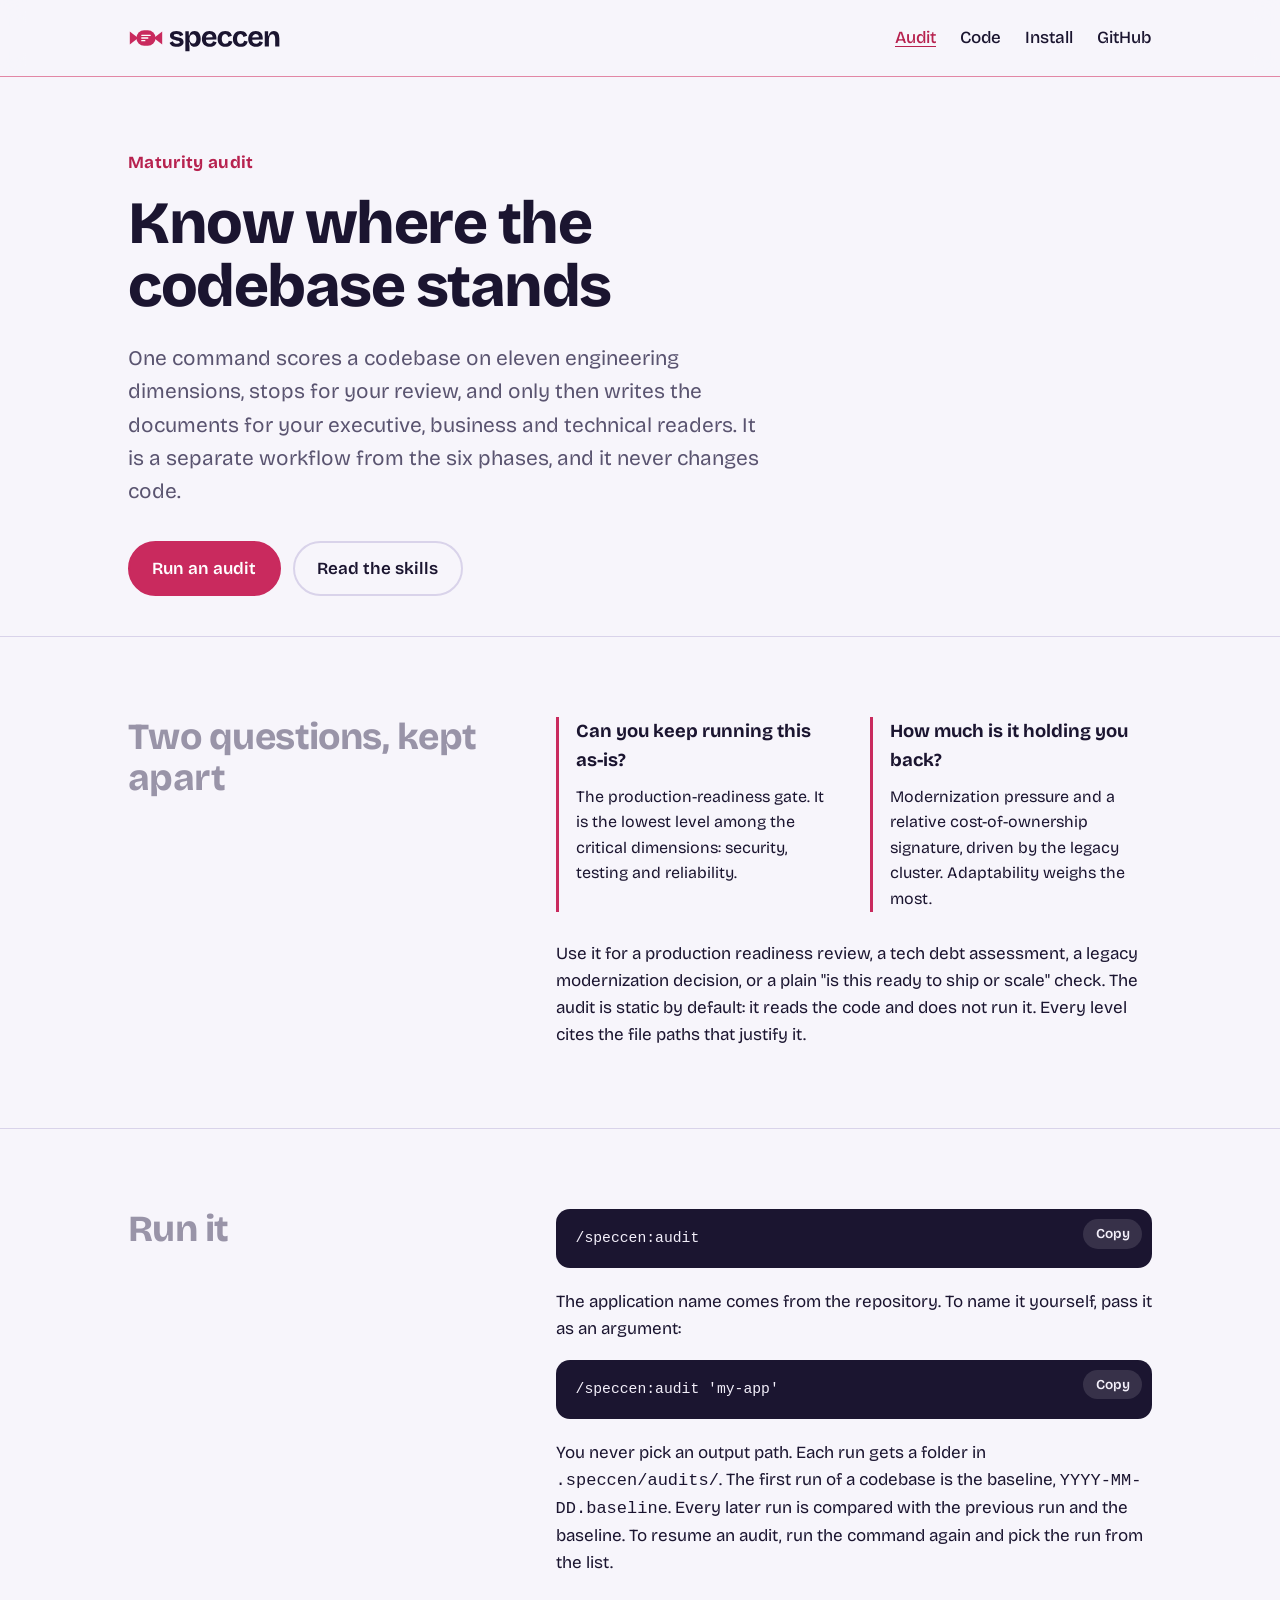
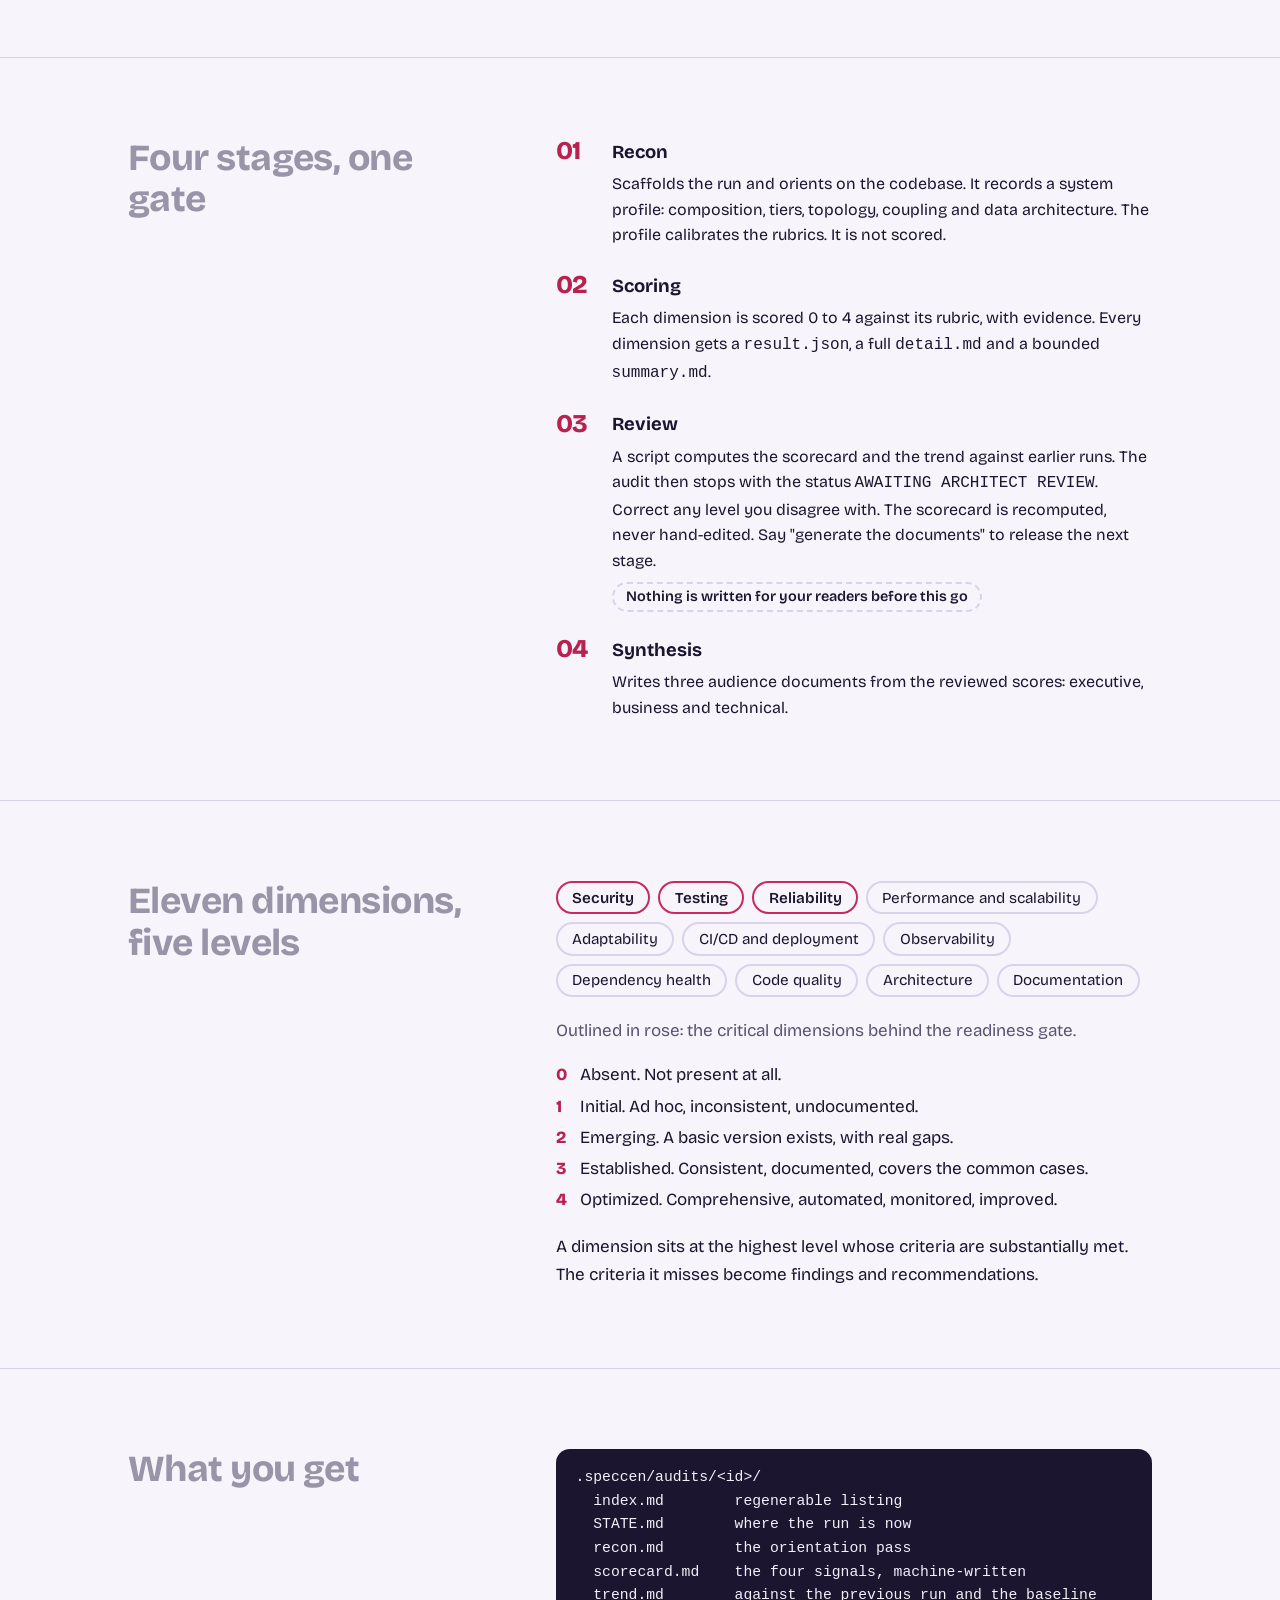
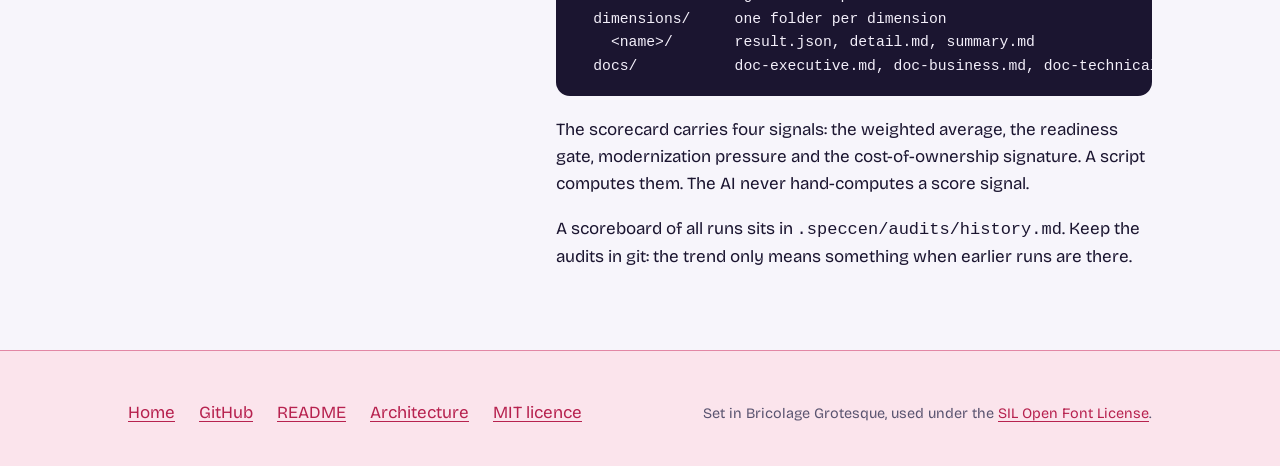
==== audit.html @ 1a9487c4 "feat: add how-to pages for the audit and code skills Add audit.html and code.html with a short guide" ====
<!doctype html>
<html lang="en">
<head>
<meta charset="utf-8">
<meta name="viewport" content="width=device-width, initial-scale=1">
<title>speccen audit: score a codebase's production maturity</title>
<meta name="description" content="Run /speccen:audit to score a codebase on eleven engineering dimensions, review the scores at a gate, then get executive, business and technical documents.">
<meta name="theme-color" content="#C92A5E">
<link rel="canonical" href="https://speccen.dev/audit.html">
<link rel="icon" href="favicon.svg" type="image/svg+xml">
<meta property="og:type" content="website">
<meta property="og:title" content="speccen audit">
<meta property="og:description" content="Run /speccen:audit to score a codebase on eleven engineering dimensions, review the scores at a gate, then get executive, business and technical documents.">
<meta property="og:url" content="https://speccen.dev/audit.html">
<meta property="og:site_name" content="speccen">
<meta property="og:image" content="https://speccen.dev/assets/og-image.png">
<meta property="og:image:width" content="1200">
<meta property="og:image:height" content="630">
<meta name="twitter:card" content="summary_large_image">
<meta name="twitter:title" content="speccen audit">
<meta name="twitter:description" content="Run /speccen:audit to score a codebase on eleven engineering dimensions, review the scores at a gate, then get executive, business and technical documents.">
<meta name="twitter:image" content="https://speccen.dev/assets/og-image.png">
<link rel="apple-touch-icon" href="assets/app-icon-512.png">
<link rel="preload" href="assets/fonts/bricolage-grotesque-latin-wght-normal.woff2" as="font" type="font/woff2" crossorigin>
<link rel="stylesheet" href="assets/pages.css">
</head>
<body>
<a class="skip" href="#main">Skip to content</a>

<div class="topbar">
<div class="container">
  <header class="top">
    <a href="./" aria-label="speccen, home"><svg xmlns="http://www.w3.org/2000/svg" viewBox="0 0 518 120" class="logo" aria-hidden="true" focusable="false"><g transform="translate(0 0) scale(1)"><path d="M34 60 L6 38 V82 Z" fill="#C92A5E"/><path d="M86 60 L114 38 V82 Z" fill="#C92A5E"/><rect x="28" y="34" width="64" height="52" rx="26" fill="#C92A5E"/><path d="M46 51 H74 M46 60 H66 M46 69 H56" stroke="#FFFFFF" stroke-width="4.5" stroke-linecap="round" fill="none"/></g><path transform="translate(136 88.0)" d="M26.50 1.34Q21.41 1.34 17.28 0.38Q13.15 -0.58 10.18 -2.40Q7.20 -4.22 5.38 -6.77Q3.55 -9.31 2.98 -12.48L13.54 -16.80Q13.92 -14.69 15.65 -12.86Q17.38 -11.04 20.30 -9.94Q23.23 -8.83 27.36 -8.83Q31.78 -8.83 34.18 -10.13Q36.58 -11.42 36.58 -13.82Q36.58 -15.65 35.23 -16.70Q33.89 -17.76 31.30 -18.53Q28.70 -19.30 25.06 -19.97Q21.50 -20.83 17.81 -21.79Q14.11 -22.75 10.99 -24.48Q7.87 -26.21 5.90 -29.04Q3.94 -31.87 3.94 -36.29Q3.94 -40.90 6.43 -44.35Q8.93 -47.81 13.73 -49.78Q18.53 -51.74 25.44 -51.74Q31.68 -51.74 36.38 -50.06Q41.09 -48.38 44.11 -45.26Q47.14 -42.14 48.19 -37.82L36.96 -34.08Q36.58 -36.38 35.09 -38.11Q33.60 -39.84 31.15 -40.70Q28.70 -41.57 25.44 -41.57Q21.31 -41.57 19.06 -40.22Q16.80 -38.88 16.80 -36.67Q16.80 -34.85 18.29 -33.70Q19.78 -32.54 22.46 -31.82Q25.15 -31.10 28.80 -30.34Q32.64 -29.57 36.29 -28.56Q39.94 -27.55 42.86 -25.92Q45.79 -24.29 47.52 -21.60Q49.25 -18.91 49.25 -14.69Q49.25 -9.70 46.56 -6.10Q43.87 -2.50 38.78 -0.58Q33.70 1.34 26.50 1.34Z M55.20 16.13V-50.40H66.62L66.72 -36.38L68.45 -36.29Q69.31 -41.38 71.47 -44.83Q73.63 -48.29 77.09 -50.02Q80.54 -51.74 85.06 -51.74Q91.78 -51.74 96.58 -48.43Q101.38 -45.12 103.92 -39.12Q106.46 -33.12 106.46 -24.96Q106.46 -17.38 104.16 -11.47Q101.86 -5.57 97.30 -2.11Q92.74 1.34 85.92 1.34Q81.12 1.34 77.81 -0.48Q74.50 -2.30 72.34 -5.62Q70.18 -8.93 68.74 -13.54H66.91Q67.49 -10.94 67.97 -8.26Q68.45 -5.57 68.74 -3.02Q69.02 -0.48 69.02 1.92V16.13ZM81.12 -9.70Q84.58 -9.70 86.98 -11.62Q89.38 -13.54 90.67 -16.99Q91.97 -20.45 91.97 -24.86Q91.97 -29.66 90.62 -33.07Q89.28 -36.48 86.78 -38.40Q84.29 -40.32 80.83 -40.32Q77.76 -40.32 75.55 -38.98Q73.34 -37.63 71.86 -35.42Q70.37 -33.22 69.70 -30.67Q69.02 -28.13 69.02 -25.82V-24.00Q69.02 -22.18 69.50 -20.21Q69.98 -18.24 71.04 -16.37Q72.10 -14.50 73.54 -13.01Q74.98 -11.52 76.90 -10.61Q78.82 -9.70 81.12 -9.70Z M136.51 1.34Q130.27 1.34 125.42 -0.38Q120.58 -2.11 117.22 -5.38Q113.86 -8.64 112.08 -13.44Q110.30 -18.24 110.30 -24.29Q110.30 -30.24 111.98 -35.28Q113.66 -40.32 116.93 -44.02Q120.19 -47.71 124.90 -49.73Q129.60 -51.74 135.55 -51.74Q141.31 -51.74 145.82 -49.87Q150.34 -48.00 153.36 -44.26Q156.38 -40.51 157.78 -35.09Q159.17 -29.66 158.78 -22.66L123.55 -22.27Q123.94 -15.84 127.10 -12.58Q130.66 -8.74 136.51 -8.74Q139.20 -8.74 141.07 -9.46Q142.94 -10.18 144.14 -11.33Q145.34 -12.48 146.06 -13.92Q146.78 -15.36 147.26 -16.80L159.26 -14.21Q158.40 -10.66 156.72 -7.82Q155.04 -4.99 152.26 -2.93Q149.47 -0.86 145.58 0.24Q141.70 1.34 136.51 1.34ZM123.94 -29.86 146.11 -30.14Q146.02 -32.74 145.25 -34.66Q143.90 -37.92 141.36 -39.46Q138.82 -40.99 135.74 -40.99Q132.10 -40.99 129.31 -39.07Q126.53 -37.15 124.99 -33.50Q124.32 -31.78 123.94 -29.86Z M188.83 1.34Q182.30 1.34 177.41 -0.58Q172.51 -2.50 169.25 -5.95Q165.98 -9.41 164.35 -14.16Q162.72 -18.91 162.72 -24.58Q162.72 -30.53 164.40 -35.47Q166.08 -40.42 169.34 -44.06Q172.61 -47.71 177.41 -49.73Q182.21 -51.74 188.35 -51.74Q194.50 -51.74 199.06 -49.73Q203.62 -47.71 206.45 -44.11Q209.28 -40.51 210.34 -35.62L197.57 -31.49Q197.28 -34.46 195.98 -36.62Q194.69 -38.78 192.53 -39.89Q190.37 -40.99 187.68 -40.99Q184.90 -40.99 182.88 -39.89Q180.86 -38.78 179.47 -36.72Q178.08 -34.66 177.36 -31.73Q176.64 -28.80 176.64 -25.15Q176.64 -19.97 178.03 -16.37Q179.42 -12.77 182.16 -10.90Q184.90 -9.02 188.93 -9.02Q192.77 -9.02 195.07 -10.51Q197.38 -12.00 198.48 -14.35Q199.58 -16.70 199.87 -19.20L211.97 -16.51Q211.49 -12.77 209.90 -9.50Q208.32 -6.24 205.44 -3.84Q202.56 -1.44 198.48 -0.05Q194.40 1.34 188.83 1.34Z M239.81 1.34Q233.28 1.34 228.38 -0.58Q223.49 -2.50 220.22 -5.95Q216.96 -9.41 215.33 -14.16Q213.70 -18.91 213.70 -24.58Q213.70 -30.53 215.38 -35.47Q217.06 -40.42 220.32 -44.06Q223.58 -47.71 228.38 -49.73Q233.18 -51.74 239.33 -51.74Q245.47 -51.74 250.03 -49.73Q254.59 -47.71 257.42 -44.11Q260.26 -40.51 261.31 -35.62L248.54 -31.49Q248.26 -34.46 246.96 -36.62Q245.66 -38.78 243.50 -39.89Q241.34 -40.99 238.66 -40.99Q235.87 -40.99 233.86 -39.89Q231.84 -38.78 230.45 -36.72Q229.06 -34.66 228.34 -31.73Q227.62 -28.80 227.62 -25.15Q227.62 -19.97 229.01 -16.37Q230.40 -12.77 233.14 -10.90Q235.87 -9.02 239.90 -9.02Q243.74 -9.02 246.05 -10.51Q248.35 -12.00 249.46 -14.35Q250.56 -16.70 250.85 -19.20L262.94 -16.51Q262.46 -12.77 260.88 -9.50Q259.30 -6.24 256.42 -3.84Q253.54 -1.44 249.46 -0.05Q245.38 1.34 239.81 1.34Z M290.88 1.34Q284.64 1.34 279.79 -0.38Q274.94 -2.11 271.58 -5.38Q268.22 -8.64 266.45 -13.44Q264.67 -18.24 264.67 -24.29Q264.67 -30.24 266.35 -35.28Q268.03 -40.32 271.30 -44.02Q274.56 -47.71 279.26 -49.73Q283.97 -51.74 289.92 -51.74Q295.68 -51.74 300.19 -49.87Q304.70 -48.00 307.73 -44.26Q310.75 -40.51 312.14 -35.09Q313.54 -29.66 313.15 -22.66L277.92 -22.27Q278.30 -15.84 281.47 -12.58Q285.02 -8.74 290.88 -8.74Q293.57 -8.74 295.44 -9.46Q297.31 -10.18 298.51 -11.33Q299.71 -12.48 300.43 -13.92Q301.15 -15.36 301.63 -16.80L313.63 -14.21Q312.77 -10.66 311.09 -7.82Q309.41 -4.99 306.62 -2.93Q303.84 -0.86 299.95 0.24Q296.06 1.34 290.88 1.34ZM278.30 -29.86 300.48 -30.14Q300.38 -32.74 299.62 -34.66Q298.27 -37.92 295.73 -39.46Q293.18 -40.99 290.11 -40.99Q286.46 -40.99 283.68 -39.07Q280.90 -37.15 279.36 -33.50Q278.69 -31.78 278.30 -29.86Z M319.87 0.00V-50.40H331.20L331.10 -35.33H333.02Q334.27 -40.80 336.58 -44.45Q338.88 -48.10 342.38 -49.92Q345.89 -51.74 350.69 -51.74Q359.42 -51.74 363.98 -45.60Q368.54 -39.46 368.54 -26.30V0.00H354.62V-24.77Q354.62 -32.83 352.27 -36.53Q349.92 -40.22 345.41 -40.22Q341.57 -40.22 338.98 -37.82Q336.38 -35.42 335.09 -31.54Q333.79 -27.65 333.70 -22.85V0.00Z" fill="currentColor"/></svg></a>
    <nav aria-label="Primary">
      <a aria-current="page" href="audit.html">Audit</a>
      <a href="code.html">Code</a>
      <a href="./#install">Install</a>
      <a href="https://github.com/speccen/speccen-ai-toolkit">GitHub</a>
    </nav>
  </header>
</div>
</div>

<main id="main">
  <section class="hero container">
    <p class="kicker">Maturity audit</p>
    <h1>Know where the codebase stands</h1>
    <p class="lead">One command scores a codebase on eleven engineering dimensions, stops for your review, and only then writes the documents for your executive, business and technical readers. It is a separate workflow from the six phases, and it never changes code.</p>
    <div class="actions">
      <a class="btn btn-primary" href="#run">Run an audit</a>
      <a class="btn btn-quiet" href="https://github.com/speccen/speccen-ai-toolkit/tree/main/skills/audit">Read the skills</a>
    </div>
  </section>

  <section class="section">
    <div class="container split">
      <h2>Two questions, kept apart</h2>
      <div>
        <div class="cards">
          <div>
            <h3>Can you keep running this as-is?</h3>
            <p>The production-readiness gate. It is the lowest level among the critical dimensions: security, testing and reliability.</p>
          </div>
          <div>
            <h3>How much is it holding you back?</h3>
            <p>Modernization pressure and a relative cost-of-ownership signature, driven by the legacy cluster. Adaptability weighs the most.</p>
          </div>
        </div>
        <p style="margin-top:1.75rem">Use it for a production readiness review, a tech debt assessment, a legacy modernization decision, or a plain "is this ready to ship or scale" check. The audit is static by default: it reads the code and does not run it. Every level cites the file paths that justify it.</p>
      </div>
    </div>
  </section>

  <section class="section" id="run">
    <div class="container split">
      <h2>Run it</h2>
      <div>
        <div class="code has-copy"><pre><code>/speccen:audit</code></pre></div>
        <p>The application name comes from the repository. To name it yourself, pass it as an argument:</p>
        <div class="code has-copy"><pre><code>/speccen:audit 'my-app'</code></pre></div>
        <p>You never pick an output path. Each run gets a folder in <code>.speccen/audits/</code>. The first run of a codebase is the baseline, <code>YYYY-MM-DD.baseline</code>. Every later run is compared with the previous run and the baseline. To resume an audit, run the command again and pick the run from the list.</p>
      </div>
    </div>
  </section>

  <section class="section">
    <div class="container split">
      <h2>Four stages, one gate</h2>
      <div>
        <ol class="steps">
          <li>
            <h3>Recon</h3>
            <p>Scaffolds the run and orients on the codebase. It records a system profile: composition, tiers, topology, coupling and data architecture. The profile calibrates the rubrics. It is not scored.</p>
          </li>
          <li>
            <h3>Scoring</h3>
            <p>Each dimension is scored 0 to 4 against its rubric, with evidence. Every dimension gets a <code>result.json</code>, a full <code>detail.md</code> and a bounded <code>summary.md</code>.</p>
          </li>
          <li>
            <h3>Review</h3>
            <p>A script computes the scorecard and the trend against earlier runs. The audit then stops with the status <code>AWAITING ARCHITECT REVIEW</code>. Correct any level you disagree with. The scorecard is recomputed, never hand-edited. Say "generate the documents" to release the next stage.</p>
            <span class="gate">Nothing is written for your readers before this go</span>
          </li>
          <li>
            <h3>Synthesis</h3>
            <p>Writes three audience documents from the reviewed scores: executive, business and technical.</p>
          </li>
        </ol>
      </div>
    </div>
  </section>

  <section class="section">
    <div class="container split">
      <h2>Eleven dimensions, five levels</h2>
      <div>
        <ul class="dims" aria-label="Dimensions">
          <li class="crit">Security</li>
          <li class="crit">Testing</li>
          <li class="crit">Reliability</li>
          <li>Performance and scalability</li>
          <li>Adaptability</li>
          <li>CI/CD and deployment</li>
          <li>Observability</li>
          <li>Dependency health</li>
          <li>Code quality</li>
          <li>Architecture</li>
          <li>Documentation</li>
        </ul>
        <p class="muted">Outlined in rose: the critical dimensions behind the readiness gate.</p>
        <ul class="levels" aria-label="Maturity levels">
          <li><b>0</b>Absent. Not present at all.</li>
          <li><b>1</b>Initial. Ad hoc, inconsistent, undocumented.</li>
          <li><b>2</b>Emerging. A basic version exists, with real gaps.</li>
          <li><b>3</b>Established. Consistent, documented, covers the common cases.</li>
          <li><b>4</b>Optimized. Comprehensive, automated, monitored, improved.</li>
        </ul>
        <p>A dimension sits at the highest level whose criteria are substantially met. The criteria it misses become findings and recommendations.</p>
      </div>
    </div>
  </section>

  <section class="section">
    <div class="container split">
      <h2>What you get</h2>
      <div>
        <div class="code"><pre><code>.speccen/audits/&lt;id&gt;/
  index.md        regenerable listing
  STATE.md        where the run is now
  recon.md        the orientation pass
  scorecard.md    the four signals, machine-written
  trend.md        against the previous run and the baseline
  dimensions/     one folder per dimension
    &lt;name&gt;/       result.json, detail.md, summary.md
  docs/           doc-executive.md, doc-business.md, doc-technical.md</code></pre></div>
        <p>The scorecard carries four signals: the weighted average, the readiness gate, modernization pressure and the cost-of-ownership signature. A script computes them. The AI never hand-computes a score signal.</p>
        <p>A scoreboard of all runs sits in <code>.speccen/audits/history.md</code>. Keep the audits in git: the trend only means something when earlier runs are there.</p>
      </div>
    </div>
  </section>

</main>

<footer>
  <div class="container">
    <ul class="foot-links">
      <li><a href="./">Home</a></li>
      <li><a href="https://github.com/speccen/speccen-ai-toolkit">GitHub</a></li>
      <li><a href="https://github.com/speccen/speccen-ai-toolkit/blob/main/README.md">README</a></li>
      <li><a href="https://github.com/speccen/speccen-ai-toolkit/blob/main/ARCHITECTURE.md">Architecture</a></li>
      <li><a href="https://github.com/speccen/speccen-ai-toolkit/blob/main/LICENSE">MIT licence</a></li>
    </ul>
    <div class="small">
      <p>Set in Bricolage Grotesque, used under the <a href="assets/fonts/FONT-LICENSE-OFL.txt">SIL Open Font License</a>.</p>
    </div>
  </div>
</footer>

<script>
(function () {
  Array.prototype.forEach.call(document.querySelectorAll(".code.has-copy"), function (box) {
    var btn = document.createElement("button");
    btn.type = "button";
    btn.className = "copy";
    btn.textContent = "Copy";
    btn.addEventListener("click", function () {
      var code = box.querySelector("code").innerText;
      var done = function () {
        btn.textContent = "Copied";
        setTimeout(function () { btn.textContent = "Copy"; }, 1600);
      };
      try {
        navigator.clipboard.writeText(code).then(done, function () { btn.textContent = "Select and copy"; });
      } catch (e) { btn.textContent = "Select and copy"; }
    });
    box.appendChild(btn);
  });
})();
</script>
</body>
</html>
---- assets/pages.css ----
@font-face {
  font-family: "Bricolage Grotesque";
  src: url("fonts/bricolage-grotesque-latin-wght-normal.woff2") format("woff2");
  font-weight: 200 800;
  font-style: normal;
  font-display: swap;
}

:root {
  --rasp: #C92A5E;
  --rasp-text: #B7224F;
  --ink: #1B1530;
  --muted: #5A5470;
  --paper: #F7F5FB;
  --tint: #ECE8F6;
  --line: #D9D3EA;
  --code-bg: #1B1530;
  --code-fg: #F3EFFA;
  --wash: #FBE4EC;
  --edge: color-mix(in srgb, var(--rasp) 50%, var(--wash));
  --font: "Bricolage Grotesque", system-ui, -apple-system, "Segoe UI", Roboto, sans-serif;
  --mono: ui-monospace, "SF Mono", Menlo, Consolas, monospace;
  --pad: clamp(1.25rem, 5vw, 3rem);
  color-scheme: light dark;
}
@media (prefers-color-scheme: dark) {
  :root {
    --rasp-text: #F27AA0;
    --ink: #F3EFFA;
    --muted: #B4ADCB;
    --paper: #17112B;
    --tint: #221B3D;
    --line: #352D55;
    --code-bg: #0F0B1F;
    --wash: #2C1733;
  }
}

*, *::before, *::after { box-sizing: border-box; }
html { -webkit-text-size-adjust: 100%; scroll-behavior: smooth; scroll-padding-top: 5rem; }
body {
  margin: 0;
  background: var(--paper);
  color: var(--ink);
  font-family: var(--font);
  font-size: 1.0625rem;
  line-height: 1.6;
}
a { color: var(--rasp-text); text-underline-offset: 0.2em; }
a:hover { text-decoration-thickness: 2px; }
:focus-visible { outline: 3px solid var(--rasp); outline-offset: 3px; border-radius: 4px; }
.skip { position: absolute; left: -999px; top: 0; background: var(--ink); color: var(--paper); padding: .6rem 1rem; z-index: 10; }
.skip:focus { left: 0; }

.container { max-width: 70rem; margin-inline: auto; padding-inline: var(--pad); }

/* branding */
span.brand { font-weight: 700; font-style: italic; }

/* header */
.topbar { position: sticky; top: 0; z-index: 5; background: color-mix(in srgb, var(--paper) 70%, transparent); -webkit-backdrop-filter: blur(12px); backdrop-filter: blur(12px); border-bottom: 1px solid var(--edge); }
.top { display: flex; align-items: center; justify-content: space-between; padding-block: 1.25rem; }
.top .logo { display: block; height: 2.25rem; width: auto; color: var(--ink); }
.top nav { display: flex; gap: 1.5rem; font-weight: 500; }
.top nav a { color: var(--ink); text-decoration: none; }
.top nav a:hover { color: var(--rasp-text); text-decoration: underline; }

.actions { display: flex; flex-wrap: wrap; gap: .75rem; margin-top: 2rem; }
.btn {
  display: inline-block; padding: .75rem 1.4rem; border-radius: 999px;
  font: inherit; font-weight: 600; text-decoration: none; cursor: pointer;
  border: 2px solid var(--rasp);
}
.btn-primary { background: var(--rasp); color: #fff; }
.btn-primary:hover { background: #A81F4C; border-color: #A81F4C; }
.btn-quiet { background: transparent; color: var(--ink); border-color: var(--line); }
.btn-quiet:hover { border-color: var(--rasp); }

/* content sections */
.section { padding-block: clamp(2.5rem, 7vw, 5rem); border-top: 1px solid var(--line); }
.split { display: grid; gap: 1.5rem clamp(2rem, 6vw, 5rem); grid-template-columns: 1fr; }
@media (min-width: 56rem) { .split { grid-template-columns: minmax(0, 1fr) minmax(0, 1.7fr); } }
.split > *, .installs > *, .twocol > * { min-width: 0; }
.section h2 { margin: 0; font-size: clamp(1.6rem, 3.6vw, 2.3rem); font-weight: 750; line-height: 1.12; letter-spacing: -0.015em; color: color-mix(in srgb, var(--muted) 60%, var(--paper)); }
.section p { margin: 0 0 1.1rem; max-width: 40rem; }
.section p:last-child { margin-bottom: 0; }
.muted { color: var(--muted); }

.twocol { display: grid; gap: 2rem; grid-template-columns: minmax(0, 1fr); }
@media (min-width: 40rem) { .twocol { grid-template-columns: minmax(0, 1fr) minmax(0, 1fr); } }
.twocol > div { border-left: 3px solid var(--rasp); padding-left: 1.1rem; }
.twocol > div.dashed { border-left-style: dashed; }
.twocol h3 { margin: 0 0 .5rem; font-size: 1.15rem; font-weight: 700; }
.twocol p { font-size: 1rem; }

/* code */
.code { position: relative; margin: 0 0 1.25rem; background: var(--code-bg); color: var(--code-fg); border-radius: 14px; }
.code pre { margin: 0; padding: 1.1rem 1.25rem; overflow-x: auto; font: .92rem/1.6 var(--mono); }
.code.has-copy pre { padding-right: 5.5rem; }
.copy {
  position: absolute; top: .6rem; right: .6rem; font: inherit; font-size: .85rem; font-weight: 600;
  color: var(--code-fg); background: rgba(255,255,255,.12); border: 0; border-radius: 999px; padding: .25rem .8rem; cursor: pointer;
}
.copy:hover { background: rgba(255,255,255,.22); }
.section p.label { margin: 0 0 .4rem; font-weight: 700; }
.installs { display: grid; gap: 0 1.5rem; grid-template-columns: minmax(0, 1fr); }

/* footer */

footer { padding-block: 3rem; background: var(--wash); border-top: 1px solid var(--edge); }
footer .container { display: flex; flex-wrap: wrap; align-items: baseline; justify-content: space-between; gap: .5rem 1.5rem; }
.foot-links { display: flex; flex-wrap: wrap; gap: .5rem 1.5rem; margin: 0; padding: 0; list-style: none; }
.small { font-size: .9rem; color: var(--muted); }
.small p { margin: 0; max-width: none; }


/* how-to pages */
.hero { padding-block: clamp(2.5rem, 7vw, 4.5rem) clamp(1.5rem, 4vw, 2.5rem); }
.hero .kicker { margin: 0 0 1rem; font-weight: 700; color: var(--rasp-text); letter-spacing: .02em; }
.hero h1 { margin: 0; max-width: 18ch; font-size: clamp(2rem, 6vw, 3.75rem); font-weight: 800; line-height: 1.05; letter-spacing: -0.025em; }
.hero .lead { max-width: 40rem; margin: 1.5rem 0 0; font-size: clamp(1.1rem, 2.2vw, 1.3rem); color: var(--muted); }
.steps { margin: 0; padding: 0; list-style: none; counter-reset: step; display: grid; gap: 1.5rem; }
.steps li { counter-increment: step; position: relative; padding-left: 3.5rem; max-width: 40rem; }
.steps li::before { content: counter(step, decimal-leading-zero); position: absolute; left: 0; top: -.1rem; font-size: 1.6rem; font-weight: 800; line-height: 1.2; letter-spacing: -0.03em; color: var(--rasp-text); }
.steps h3 { margin: 0 0 .25rem; font-size: 1.15rem; font-weight: 700; }
.steps p { margin: 0; font-size: 1rem; }
.steps .gate { display: inline-block; margin-top: .5rem; padding: .1rem .75rem; border: 2px dashed var(--line); border-radius: 999px; font-size: .9rem; font-weight: 600; }
.dims { margin: 0 0 1.25rem; padding: 0; list-style: none; display: flex; flex-wrap: wrap; gap: .5rem; }
.dims li { border: 2px solid var(--line); border-radius: 999px; padding: .15rem .9rem; font-size: .95rem; }
.dims li.crit { border-color: var(--rasp); font-weight: 600; }
.levels { margin: 0 0 1.25rem; padding: 0; list-style: none; display: grid; gap: .25rem; max-width: 40rem; }
.levels b { display: inline-block; width: 1.5rem; color: var(--rasp-text); font-weight: 800; }
.section ul.plain { margin: 0 0 1.1rem; padding-left: 1.2rem; max-width: 40rem; }
.section ul.plain li + li { margin-top: .4rem; }
.cards { display: grid; gap: 2rem; grid-template-columns: minmax(0, 1fr); }
@media (min-width: 40rem) { .cards { grid-template-columns: minmax(0, 1fr) minmax(0, 1fr); } }
.cards > div { border-left: 3px solid var(--rasp); padding-left: 1.1rem; min-width: 0; }
.cards h3 { margin: 0 0 .5rem; font-size: 1.15rem; font-weight: 700; }
.cards p { font-size: 1rem; }
.note { border-left: 3px dashed var(--rasp); padding-left: 1.1rem; max-width: 40rem; }
.top nav a[aria-current="page"] { color: var(--rasp-text); text-decoration: underline; }
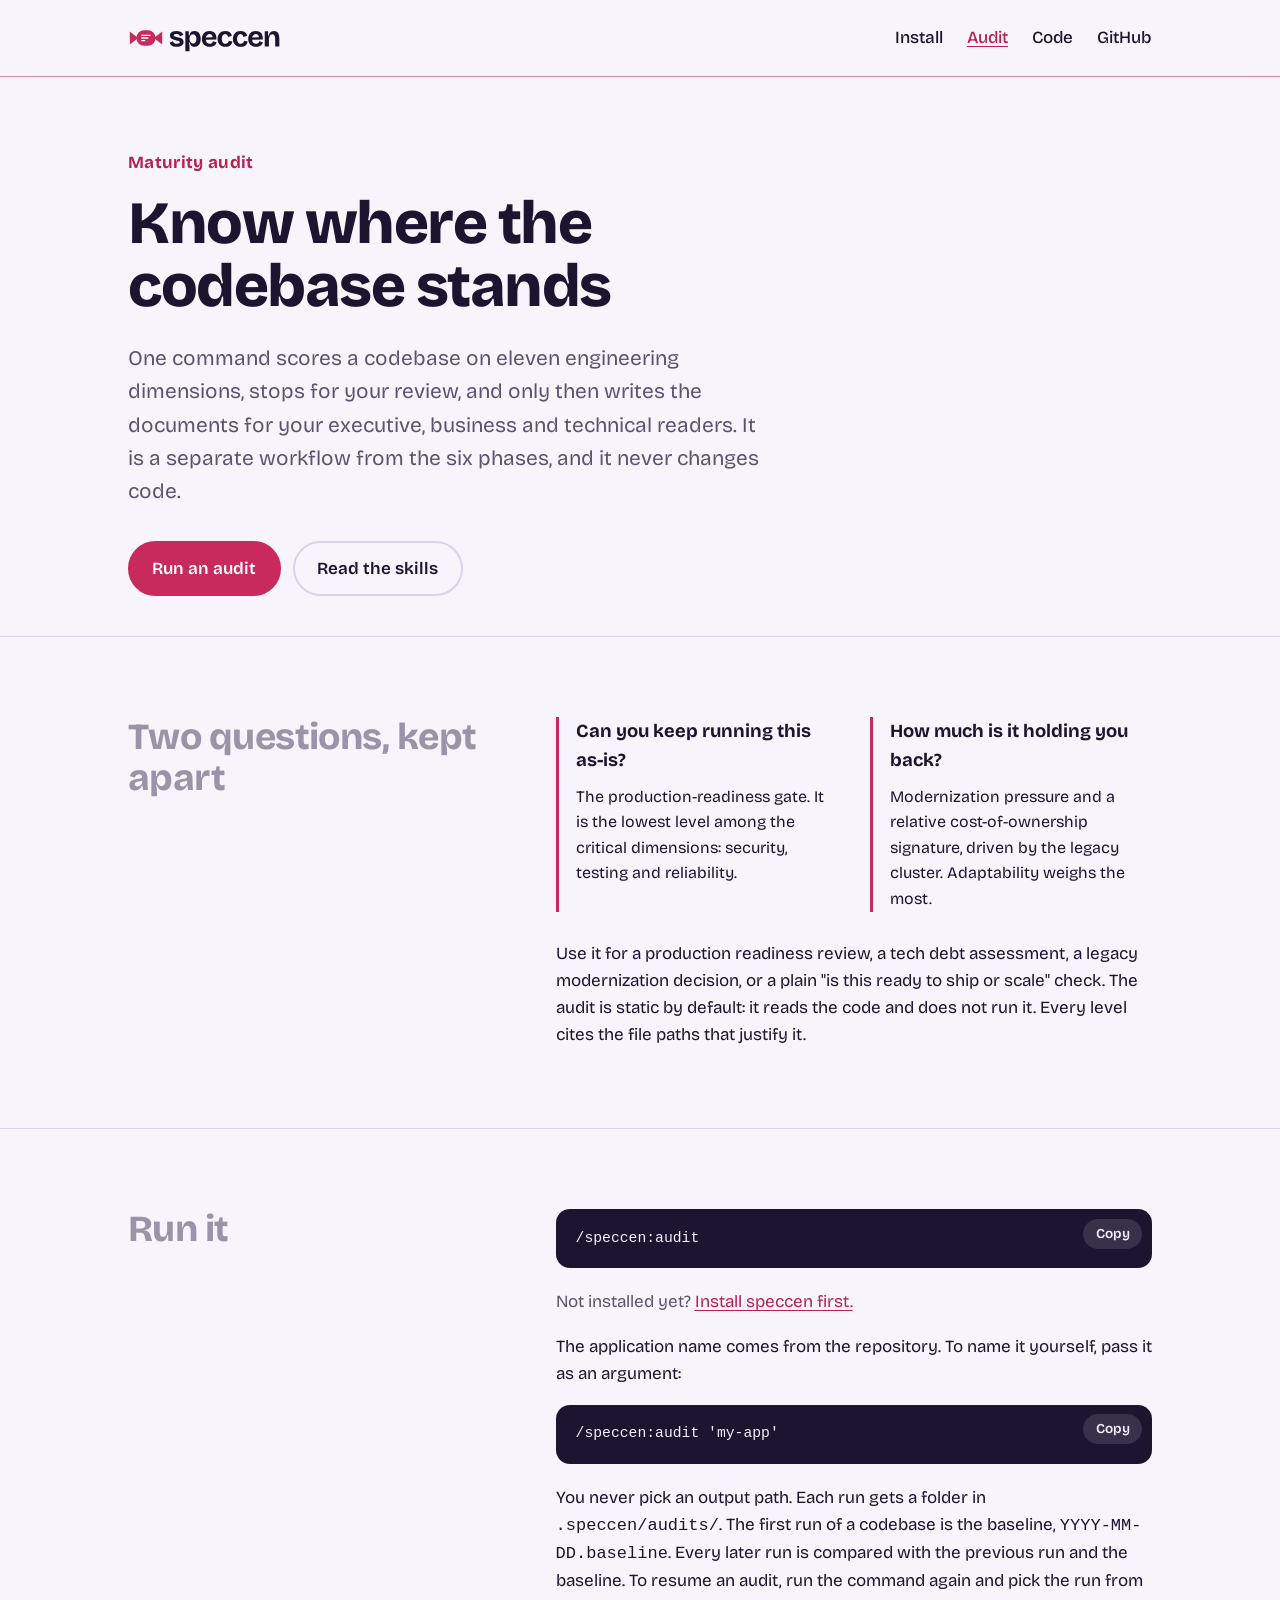
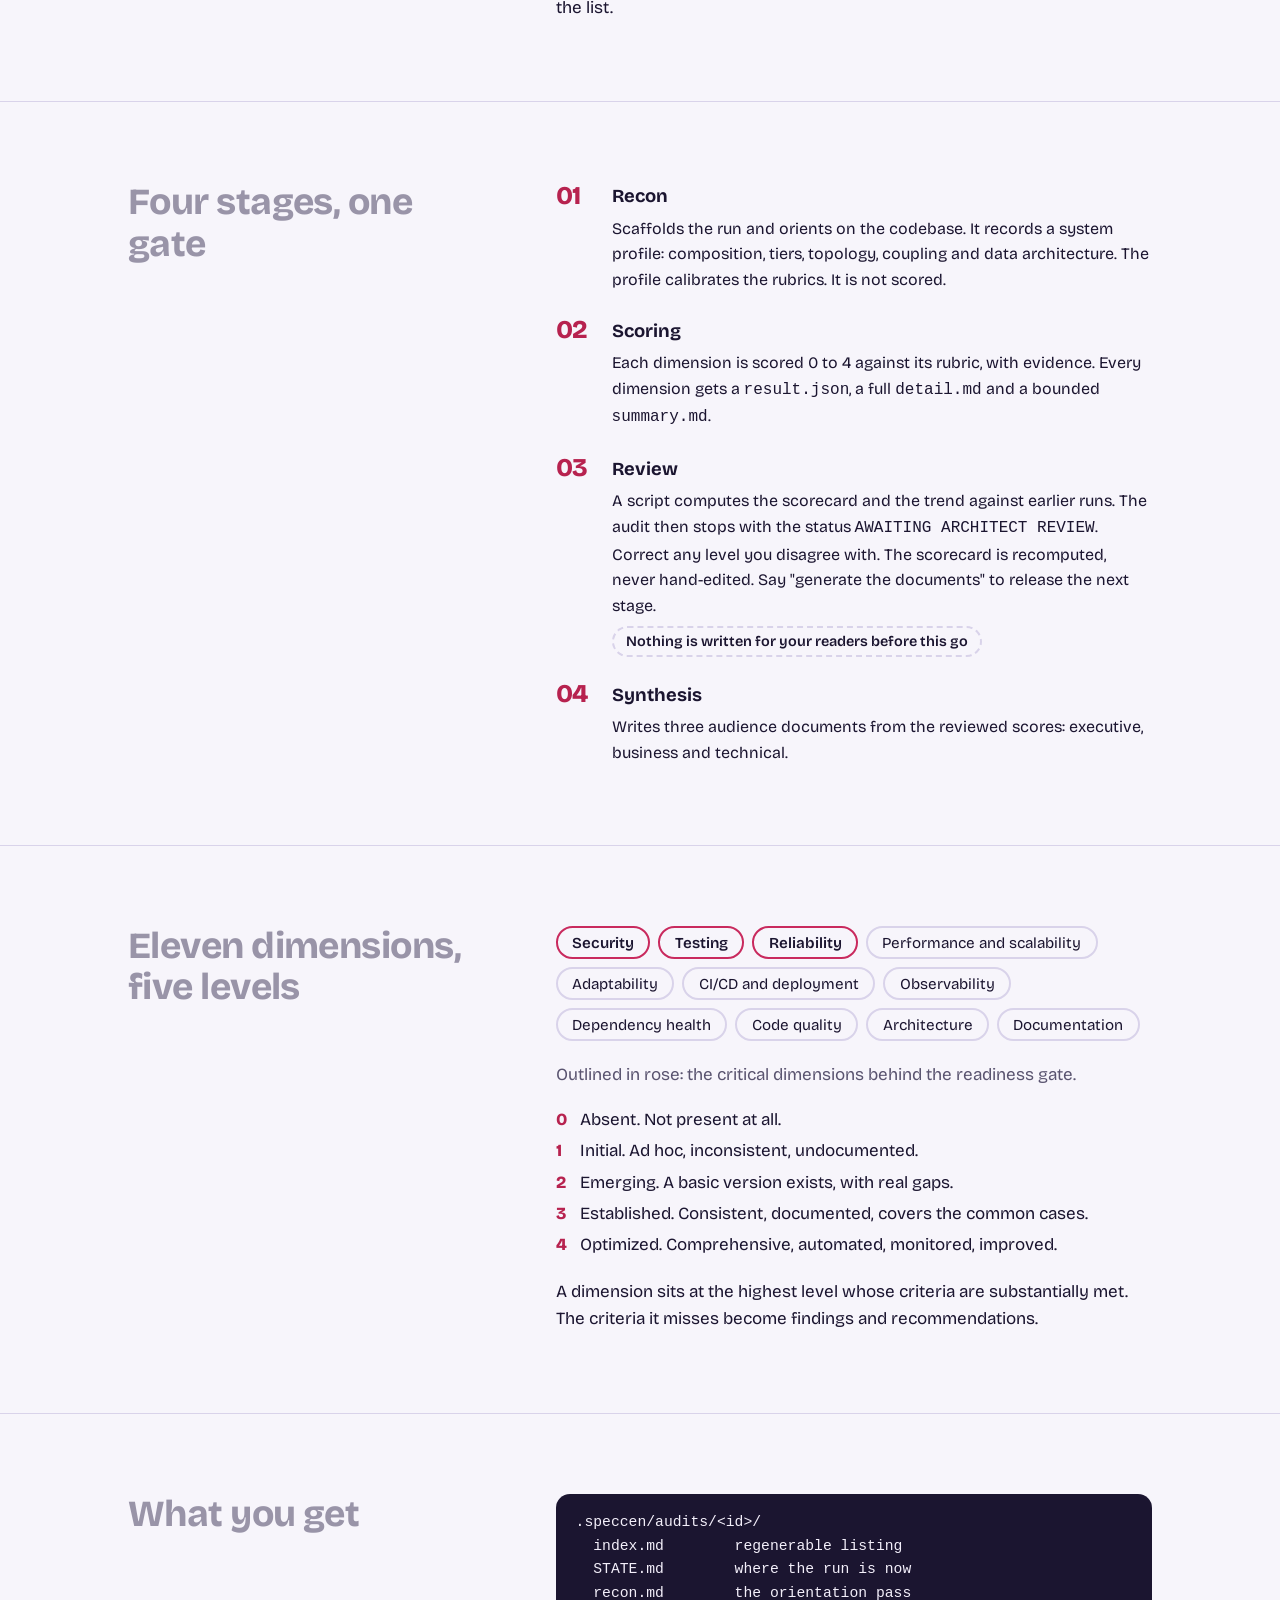
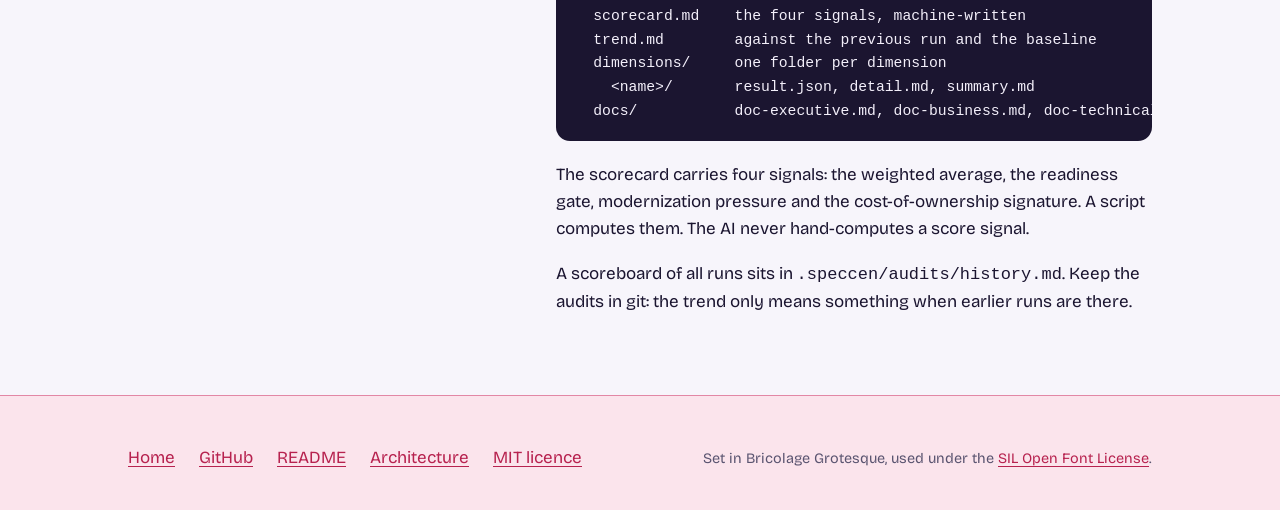
==== commit 75f44230: "fix: put install first in nav and on the home page Order the header nav as Install, Audit, Code, Git" ====
--- a/audit.html
+++ b/audit.html
@@ -32,9 +32,9 @@
   <header class="top">
     <a href="./" aria-label="speccen, home"><svg xmlns="http://www.w3.org/2000/svg" viewBox="0 0 518 120" class="logo" aria-hidden="true" focusable="false"><g transform="translate(0 0) scale(1)"><path d="M34 60 L6 38 V82 Z" fill="#C92A5E"/><path d="M86 60 L114 38 V82 Z" fill="#C92A5E"/><rect x="28" y="34" width="64" height="52" rx="26" fill="#C92A5E"/><path d="M46 51 H74 M46 60 H66 M46 69 H56" stroke="#FFFFFF" stroke-width="4.5" stroke-linecap="round" fill="none"/></g><path transform="translate(136 88.0)" d="M26.50 1.34Q21.41 1.34 17.28 0.38Q13.15 -0.58 10.18 -2.40Q7.20 -4.22 5.38 -6.77Q3.55 -9.31 2.98 -12.48L13.54 -16.80Q13.92 -14.69 15.65 -12.86Q17.38 -11.04 20.30 -9.94Q23.23 -8.83 27.36 -8.83Q31.78 -8.83 34.18 -10.13Q36.58 -11.42 36.58 -13.82Q36.58 -15.65 35.23 -16.70Q33.89 -17.76 31.30 -18.53Q28.70 -19.30 25.06 -19.97Q21.50 -20.83 17.81 -21.79Q14.11 -22.75 10.99 -24.48Q7.87 -26.21 5.90 -29.04Q3.94 -31.87 3.94 -36.29Q3.94 -40.90 6.43 -44.35Q8.93 -47.81 13.73 -49.78Q18.53 -51.74 25.44 -51.74Q31.68 -51.74 36.38 -50.06Q41.09 -48.38 44.11 -45.26Q47.14 -42.14 48.19 -37.82L36.96 -34.08Q36.58 -36.38 35.09 -38.11Q33.60 -39.84 31.15 -40.70Q28.70 -41.57 25.44 -41.57Q21.31 -41.57 19.06 -40.22Q16.80 -38.88 16.80 -36.67Q16.80 -34.85 18.29 -33.70Q19.78 -32.54 22.46 -31.82Q25.15 -31.10 28.80 -30.34Q32.64 -29.57 36.29 -28.56Q39.94 -27.55 42.86 -25.92Q45.79 -24.29 47.52 -21.60Q49.25 -18.91 49.25 -14.69Q49.25 -9.70 46.56 -6.10Q43.87 -2.50 38.78 -0.58Q33.70 1.34 26.50 1.34Z M55.20 16.13V-50.40H66.62L66.72 -36.38L68.45 -36.29Q69.31 -41.38 71.47 -44.83Q73.63 -48.29 77.09 -50.02Q80.54 -51.74 85.06 -51.74Q91.78 -51.74 96.58 -48.43Q101.38 -45.12 103.92 -39.12Q106.46 -33.12 106.46 -24.96Q106.46 -17.38 104.16 -11.47Q101.86 -5.57 97.30 -2.11Q92.74 1.34 85.92 1.34Q81.12 1.34 77.81 -0.48Q74.50 -2.30 72.34 -5.62Q70.18 -8.93 68.74 -13.54H66.91Q67.49 -10.94 67.97 -8.26Q68.45 -5.57 68.74 -3.02Q69.02 -0.48 69.02 1.92V16.13ZM81.12 -9.70Q84.58 -9.70 86.98 -11.62Q89.38 -13.54 90.67 -16.99Q91.97 -20.45 91.97 -24.86Q91.97 -29.66 90.62 -33.07Q89.28 -36.48 86.78 -38.40Q84.29 -40.32 80.83 -40.32Q77.76 -40.32 75.55 -38.98Q73.34 -37.63 71.86 -35.42Q70.37 -33.22 69.70 -30.67Q69.02 -28.13 69.02 -25.82V-24.00Q69.02 -22.18 69.50 -20.21Q69.98 -18.24 71.04 -16.37Q72.10 -14.50 73.54 -13.01Q74.98 -11.52 76.90 -10.61Q78.82 -9.70 81.12 -9.70Z M136.51 1.34Q130.27 1.34 125.42 -0.38Q120.58 -2.11 117.22 -5.38Q113.86 -8.64 112.08 -13.44Q110.30 -18.24 110.30 -24.29Q110.30 -30.24 111.98 -35.28Q113.66 -40.32 116.93 -44.02Q120.19 -47.71 124.90 -49.73Q129.60 -51.74 135.55 -51.74Q141.31 -51.74 145.82 -49.87Q150.34 -48.00 153.36 -44.26Q156.38 -40.51 157.78 -35.09Q159.17 -29.66 158.78 -22.66L123.55 -22.27Q123.94 -15.84 127.10 -12.58Q130.66 -8.74 136.51 -8.74Q139.20 -8.74 141.07 -9.46Q142.94 -10.18 144.14 -11.33Q145.34 -12.48 146.06 -13.92Q146.78 -15.36 147.26 -16.80L159.26 -14.21Q158.40 -10.66 156.72 -7.82Q155.04 -4.99 152.26 -2.93Q149.47 -0.86 145.58 0.24Q141.70 1.34 136.51 1.34ZM123.94 -29.86 146.11 -30.14Q146.02 -32.74 145.25 -34.66Q143.90 -37.92 141.36 -39.46Q138.82 -40.99 135.74 -40.99Q132.10 -40.99 129.31 -39.07Q126.53 -37.15 124.99 -33.50Q124.32 -31.78 123.94 -29.86Z M188.83 1.34Q182.30 1.34 177.41 -0.58Q172.51 -2.50 169.25 -5.95Q165.98 -9.41 164.35 -14.16Q162.72 -18.91 162.72 -24.58Q162.72 -30.53 164.40 -35.47Q166.08 -40.42 169.34 -44.06Q172.61 -47.71 177.41 -49.73Q182.21 -51.74 188.35 -51.74Q194.50 -51.74 199.06 -49.73Q203.62 -47.71 206.45 -44.11Q209.28 -40.51 210.34 -35.62L197.57 -31.49Q197.28 -34.46 195.98 -36.62Q194.69 -38.78 192.53 -39.89Q190.37 -40.99 187.68 -40.99Q184.90 -40.99 182.88 -39.89Q180.86 -38.78 179.47 -36.72Q178.08 -34.66 177.36 -31.73Q176.64 -28.80 176.64 -25.15Q176.64 -19.97 178.03 -16.37Q179.42 -12.77 182.16 -10.90Q184.90 -9.02 188.93 -9.02Q192.77 -9.02 195.07 -10.51Q197.38 -12.00 198.48 -14.35Q199.58 -16.70 199.87 -19.20L211.97 -16.51Q211.49 -12.77 209.90 -9.50Q208.32 -6.24 205.44 -3.84Q202.56 -1.44 198.48 -0.05Q194.40 1.34 188.83 1.34Z M239.81 1.34Q233.28 1.34 228.38 -0.58Q223.49 -2.50 220.22 -5.95Q216.96 -9.41 215.33 -14.16Q213.70 -18.91 213.70 -24.58Q213.70 -30.53 215.38 -35.47Q217.06 -40.42 220.32 -44.06Q223.58 -47.71 228.38 -49.73Q233.18 -51.74 239.33 -51.74Q245.47 -51.74 250.03 -49.73Q254.59 -47.71 257.42 -44.11Q260.26 -40.51 261.31 -35.62L248.54 -31.49Q248.26 -34.46 246.96 -36.62Q245.66 -38.78 243.50 -39.89Q241.34 -40.99 238.66 -40.99Q235.87 -40.99 233.86 -39.89Q231.84 -38.78 230.45 -36.72Q229.06 -34.66 228.34 -31.73Q227.62 -28.80 227.62 -25.15Q227.62 -19.97 229.01 -16.37Q230.40 -12.77 233.14 -10.90Q235.87 -9.02 239.90 -9.02Q243.74 -9.02 246.05 -10.51Q248.35 -12.00 249.46 -14.35Q250.56 -16.70 250.85 -19.20L262.94 -16.51Q262.46 -12.77 260.88 -9.50Q259.30 -6.24 256.42 -3.84Q253.54 -1.44 249.46 -0.05Q245.38 1.34 239.81 1.34Z M290.88 1.34Q284.64 1.34 279.79 -0.38Q274.94 -2.11 271.58 -5.38Q268.22 -8.64 266.45 -13.44Q264.67 -18.24 264.67 -24.29Q264.67 -30.24 266.35 -35.28Q268.03 -40.32 271.30 -44.02Q274.56 -47.71 279.26 -49.73Q283.97 -51.74 289.92 -51.74Q295.68 -51.74 300.19 -49.87Q304.70 -48.00 307.73 -44.26Q310.75 -40.51 312.14 -35.09Q313.54 -29.66 313.15 -22.66L277.92 -22.27Q278.30 -15.84 281.47 -12.58Q285.02 -8.74 290.88 -8.74Q293.57 -8.74 295.44 -9.46Q297.31 -10.18 298.51 -11.33Q299.71 -12.48 300.43 -13.92Q301.15 -15.36 301.63 -16.80L313.63 -14.21Q312.77 -10.66 311.09 -7.82Q309.41 -4.99 306.62 -2.93Q303.84 -0.86 299.95 0.24Q296.06 1.34 290.88 1.34ZM278.30 -29.86 300.48 -30.14Q300.38 -32.74 299.62 -34.66Q298.27 -37.92 295.73 -39.46Q293.18 -40.99 290.11 -40.99Q286.46 -40.99 283.68 -39.07Q280.90 -37.15 279.36 -33.50Q278.69 -31.78 278.30 -29.86Z M319.87 0.00V-50.40H331.20L331.10 -35.33H333.02Q334.27 -40.80 336.58 -44.45Q338.88 -48.10 342.38 -49.92Q345.89 -51.74 350.69 -51.74Q359.42 -51.74 363.98 -45.60Q368.54 -39.46 368.54 -26.30V0.00H354.62V-24.77Q354.62 -32.83 352.27 -36.53Q349.92 -40.22 345.41 -40.22Q341.57 -40.22 338.98 -37.82Q336.38 -35.42 335.09 -31.54Q333.79 -27.65 333.70 -22.85V0.00Z" fill="currentColor"/></svg></a>
     <nav aria-label="Primary">
+      <a href="./#install">Install</a>
       <a aria-current="page" href="audit.html">Audit</a>
       <a href="code.html">Code</a>
-      <a href="./#install">Install</a>
       <a href="https://github.com/speccen/speccen-ai-toolkit">GitHub</a>
     </nav>
   </header>
@@ -76,6 +76,7 @@
       <h2>Run it</h2>
       <div>
         <div class="code has-copy"><pre><code>/speccen:audit</code></pre></div>
+        <p class="muted">Not installed yet? <a href="./#install">Install speccen first.</a></p>
         <p>The application name comes from the repository. To name it yourself, pass it as an argument:</p>
         <div class="code has-copy"><pre><code>/speccen:audit 'my-app'</code></pre></div>
         <p>You never pick an output path. Each run gets a folder in <code>.speccen/audits/</code>. The first run of a codebase is the baseline, <code>YYYY-MM-DD.baseline</code>. Every later run is compared with the previous run and the baseline. To resume an audit, run the command again and pick the run from the list.</p>
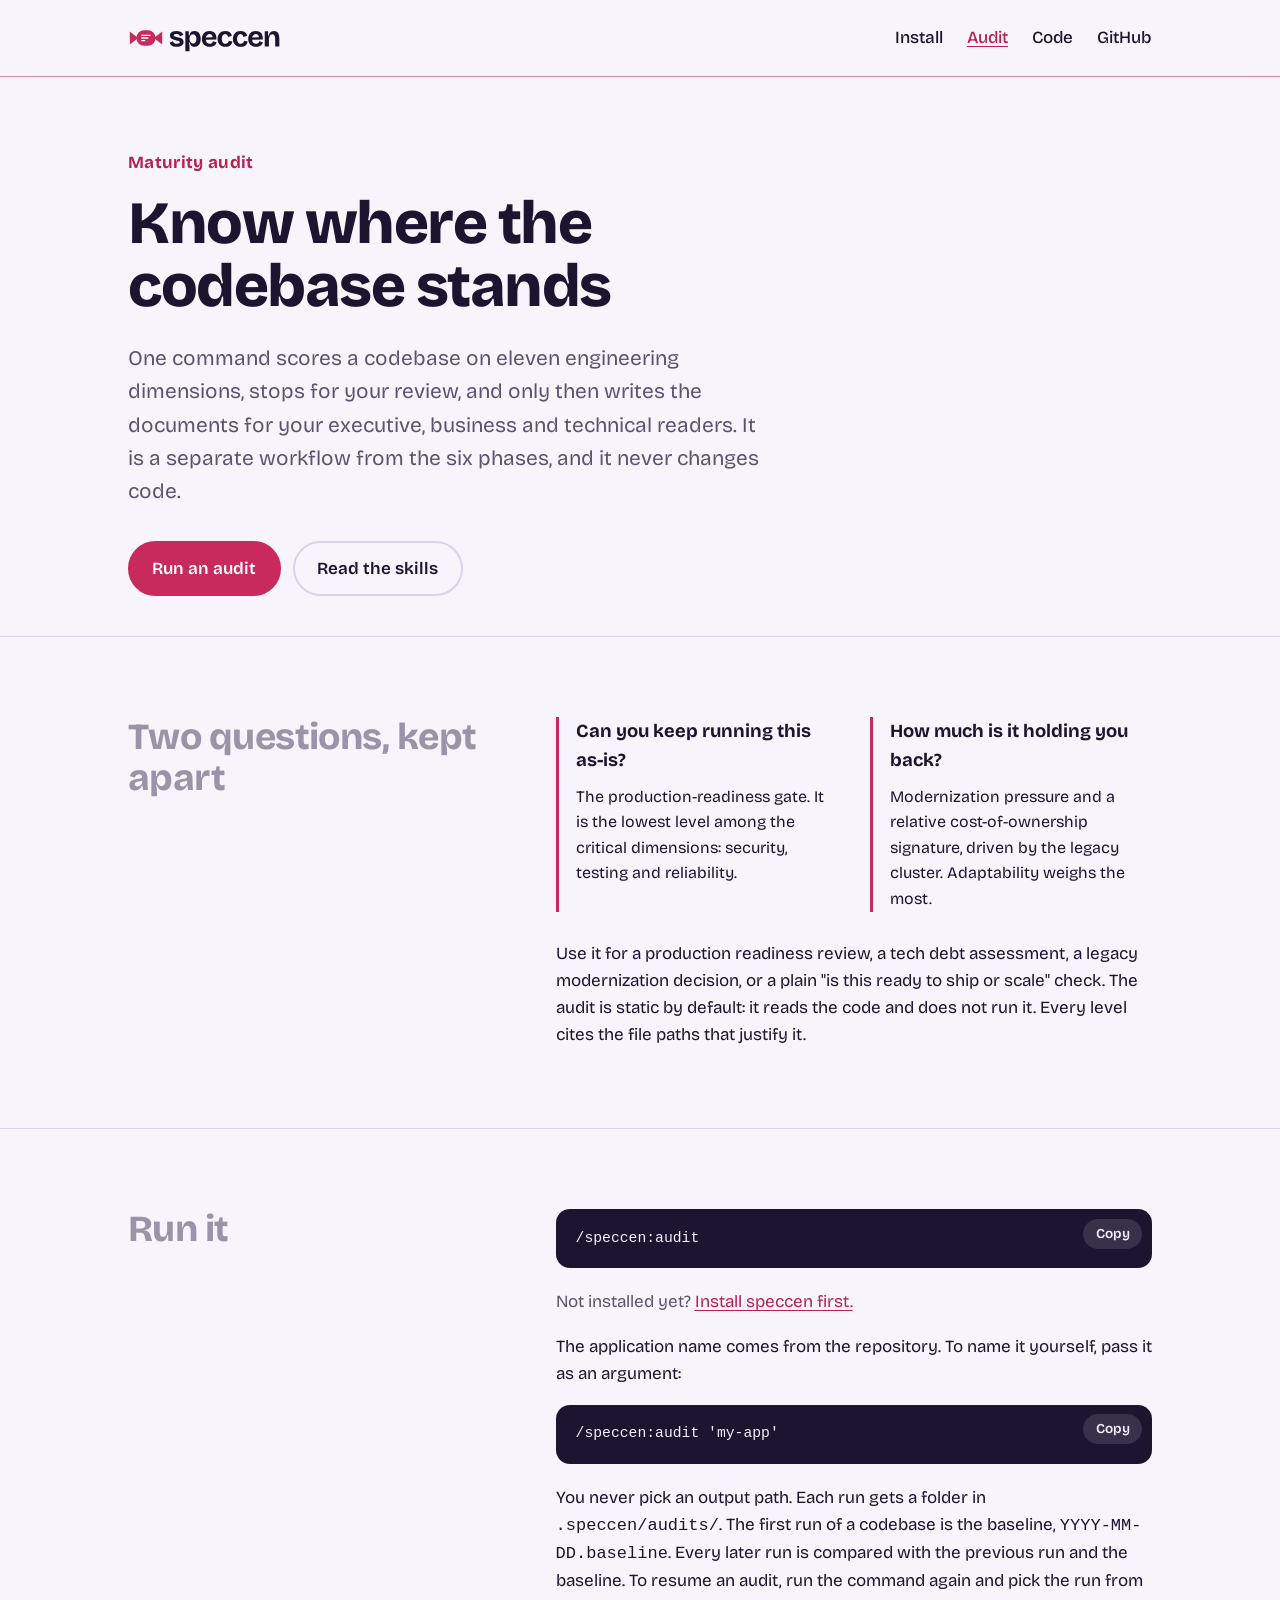
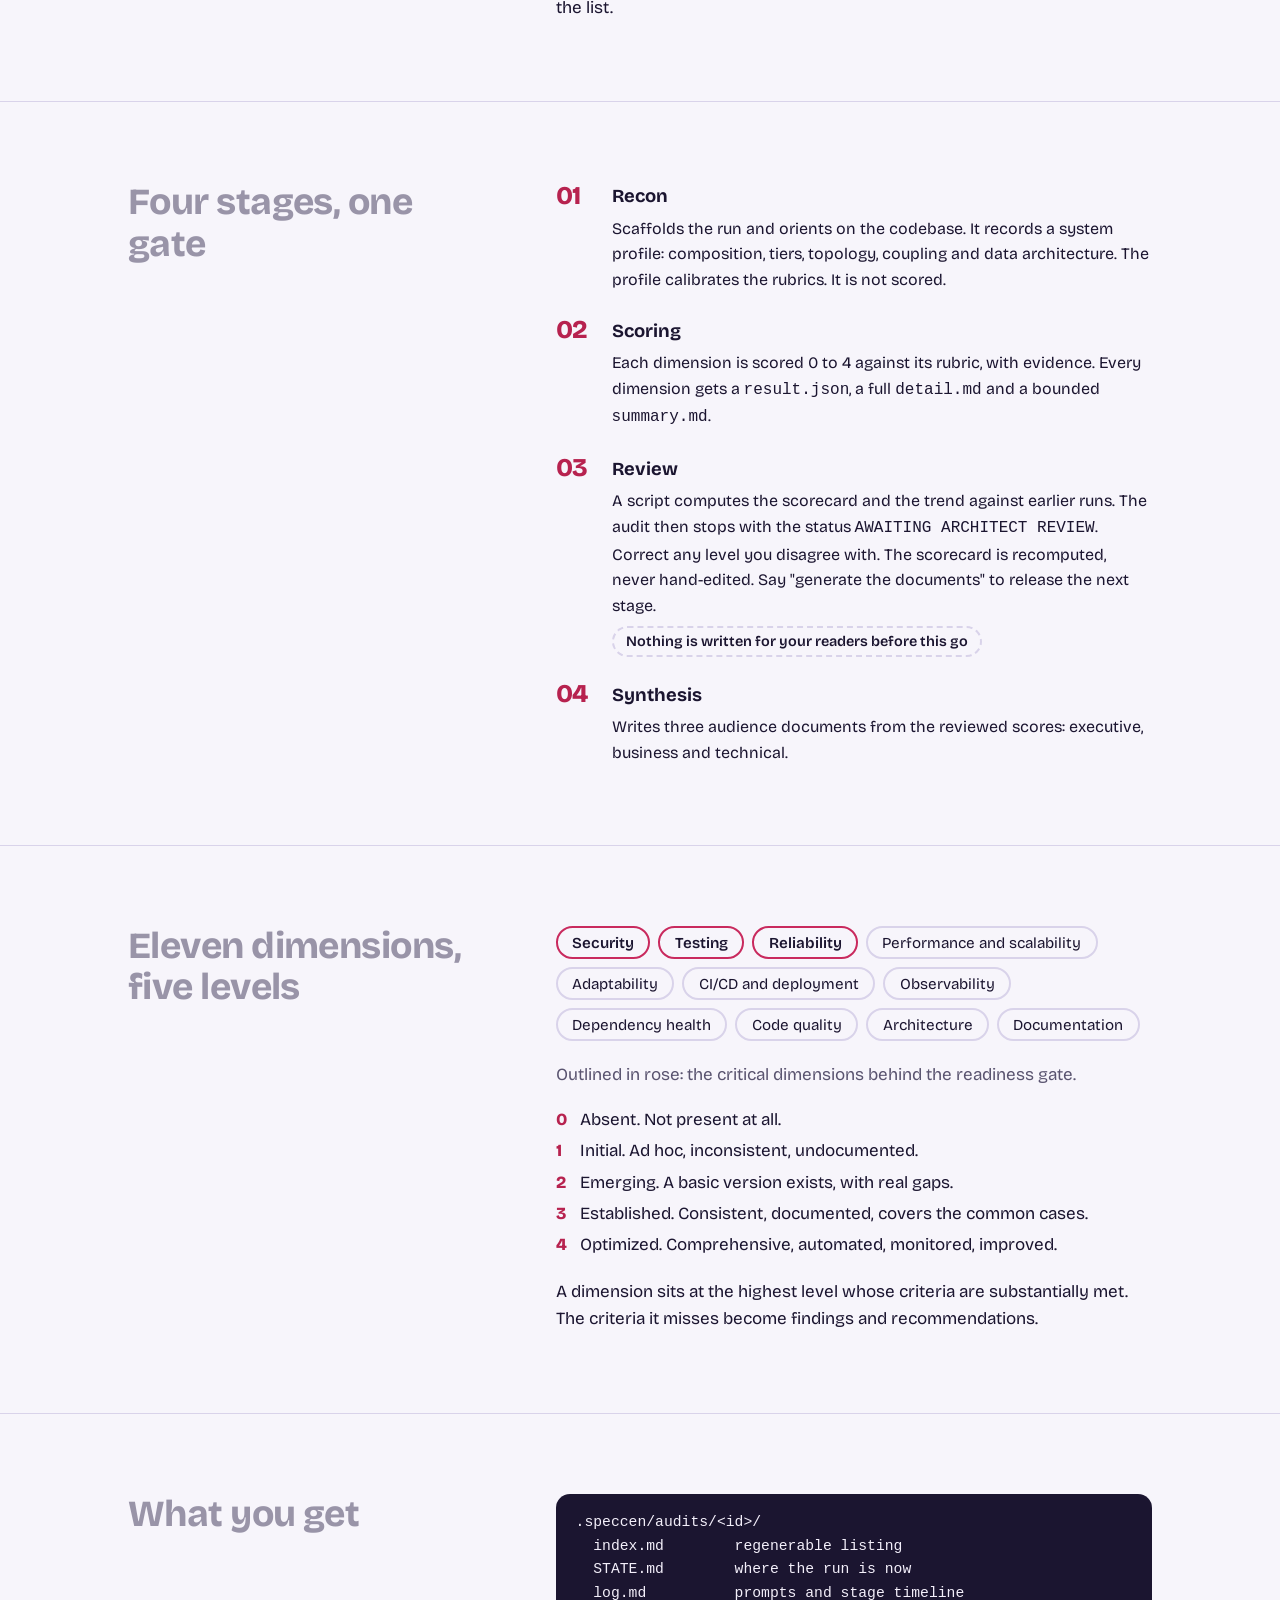
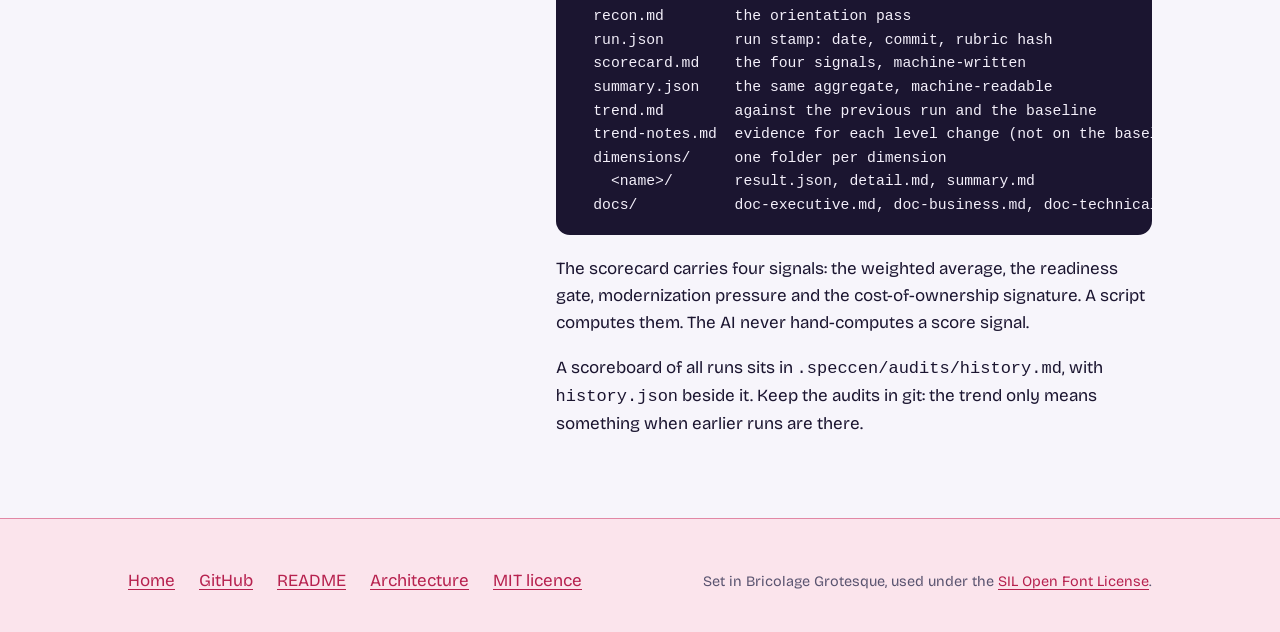
==== commit 4e09ec28: "fix: update how-to pages for renamed skill output documents Code skills now write <name>_documentati" ====
--- a/audit.html
+++ b/audit.html
@@ -148,14 +148,18 @@
         <div class="code"><pre><code>.speccen/audits/&lt;id&gt;/
   index.md        regenerable listing
   STATE.md        where the run is now
+  log.md          prompts and stage timeline
   recon.md        the orientation pass
+  run.json        run stamp: date, commit, rubric hash
   scorecard.md    the four signals, machine-written
+  summary.json    the same aggregate, machine-readable
   trend.md        against the previous run and the baseline
+  trend-notes.md  evidence for each level change (not on the baseline)
   dimensions/     one folder per dimension
     &lt;name&gt;/       result.json, detail.md, summary.md
   docs/           doc-executive.md, doc-business.md, doc-technical.md</code></pre></div>
         <p>The scorecard carries four signals: the weighted average, the readiness gate, modernization pressure and the cost-of-ownership signature. A script computes them. The AI never hand-computes a score signal.</p>
-        <p>A scoreboard of all runs sits in <code>.speccen/audits/history.md</code>. Keep the audits in git: the trend only means something when earlier runs are there.</p>
+        <p>A scoreboard of all runs sits in <code>.speccen/audits/history.md</code>, with <code>history.json</code> beside it. Keep the audits in git: the trend only means something when earlier runs are there.</p>
       </div>
     </div>
   </section>
